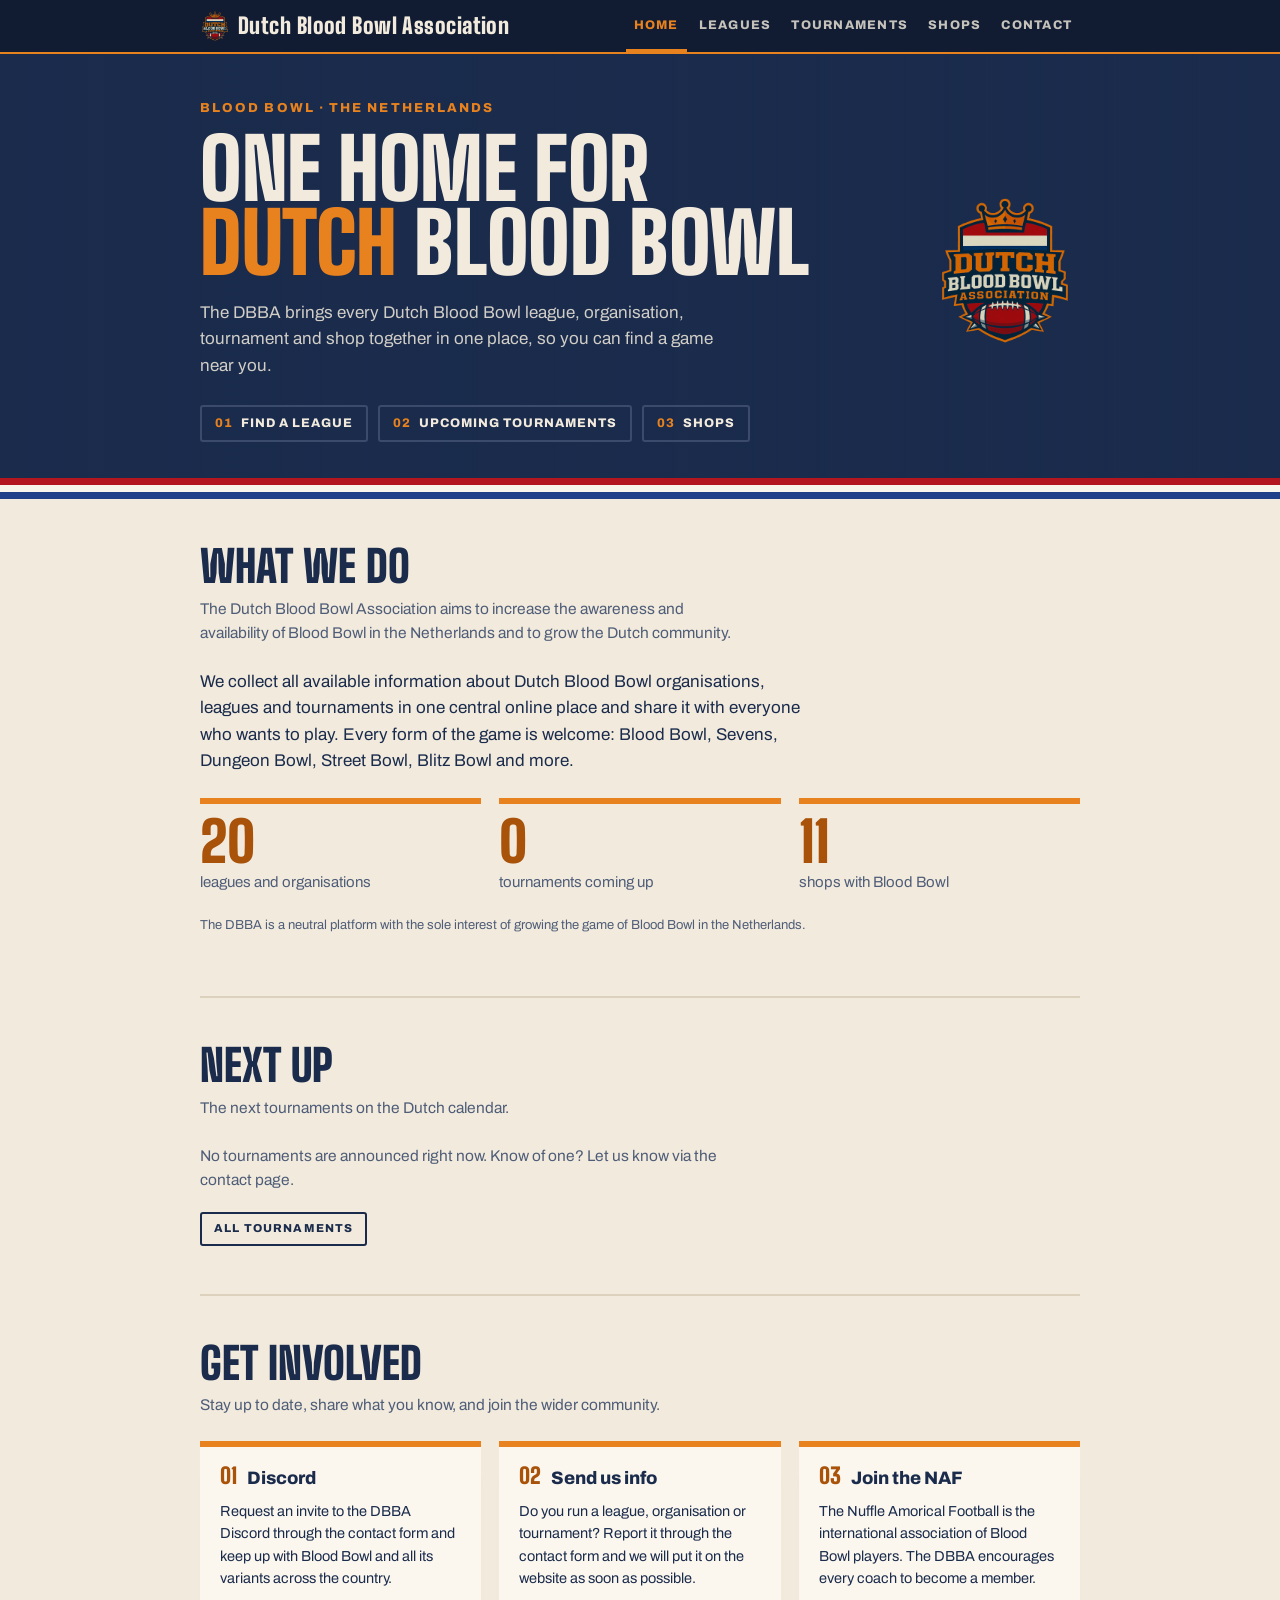
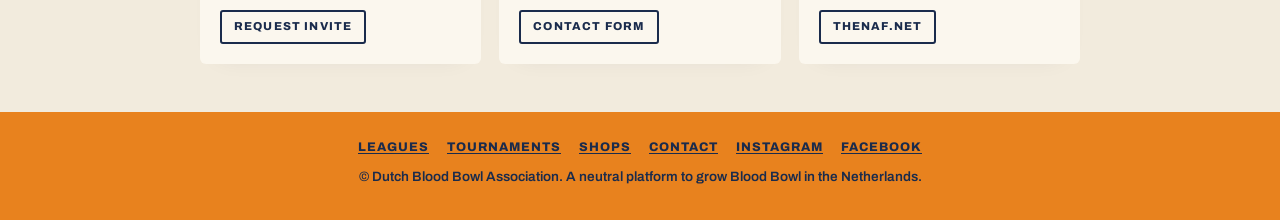
==== index.html @ 869ee4f8 "data transfer from original website" ====
<!doctype html>
<html lang="en">
<head>
<meta charset="utf-8">
<meta name="viewport" content="width=device-width, initial-scale=1">
<title>Dutch Blood Bowl Association | Blood Bowl in the Netherlands</title>
<meta name="description" content="The DBBA collects all Dutch Blood Bowl leagues, organisations, tournaments and shops in one place.">
<link rel="icon" href="dbba-logo.png">
<link rel="preconnect" href="https://fonts.googleapis.com">
<link rel="preconnect" href="https://fonts.gstatic.com" crossorigin>
<link href="https://fonts.googleapis.com/css2?family=Archivo:wght@400;600;800&family=Big+Shoulders+Display:wght@700;900&display=swap" rel="stylesheet">
<link rel="stylesheet" href="style.css">
</head>
<body>
<a class="skip" href="#main">Skip to content</a>
<nav class="topbar" aria-label="DBBA pages">
  <div class="wrap topbar-inner">
    <a class="topbar-brand" href="index.html"><img src="dbba-logo.png" alt=""><span class="brand-full">Dutch Blood Bowl Association</span><span class="brand-short">DBBA</span></a>
    <div class="topbar-links">
      <a href="index.html" aria-current="page">Home</a>
      <a href="leagues.html">Leagues</a>
      <a href="tournaments.html">Tournaments</a>
      <a href="shops.html">Shops</a>
      <a href="contact.html">Contact</a>
    </div>
  </div>
</nav>

<header class="hero has-art">
  <div class="wrap hero-grid">
    <div>
      <div class="eyebrow">Blood Bowl &middot; the Netherlands</div>
      <h1>One home for <span class="hl">Dutch</span> Blood Bowl</h1>
      <p class="hero-sub">The DBBA brings every Dutch Blood Bowl league, organisation, tournament and shop together in one place, so you can find a game near you.</p>
      <div class="legend">
        <a class="nav-pill" href="leagues.html"><span class="mono">01</span> Find a league</a>
        <a class="nav-pill" href="tournaments.html"><span class="mono">02</span> Upcoming tournaments</a>
        <a class="nav-pill" href="shops.html"><span class="mono">03</span> Shops</a>
      </div>
    </div>
    <img class="hero-logo" src="dbba-logo.png" alt="Dutch Blood Bowl Association">
  </div>
</header>
<div class="flag" aria-hidden="true"><span></span><span></span><span></span></div>

<main class="wrap" id="main">

  <section id="about">
    <div class="section-head">
      <div>
        <h2>What we do</h2>
        <p>The Dutch Blood Bowl Association aims to increase the awareness and availability of Blood Bowl in the Netherlands and to grow the Dutch community.</p>
      </div>
    </div>
    <p class="lead-text">We collect all available information about Dutch Blood Bowl organisations, leagues and tournaments in one central online place and share it with everyone who wants to play. Every form of the game is welcome: Blood Bowl, Sevens, Dungeon Bowl, Street Bowl, Blitz Bowl and more.</p>
    <div class="stats" id="stats">
      <div class="stat"><b id="stat-leagues">20</b><span>leagues and organisations</span></div>
      <div class="stat"><b id="stat-next">&ndash;</b><span>tournaments coming up</span></div>
      <div class="stat"><b id="stat-shops">11</b><span>shops with Blood Bowl</span></div>
    </div>
    <p class="small" style="margin-top:20px">The DBBA is a neutral platform with the sole interest of growing the game of Blood Bowl in the Netherlands.</p>
  </section>

  <section id="next">
    <div class="section-head">
      <div>
        <h2>Next up</h2>
        <p>The next tournaments on the Dutch calendar.</p>
      </div>
    </div>
    <div class="tlist" id="next-list" data-limit="3"><p class="plain">Loading tournaments&hellip;</p></div>
    <div class="cta-row"><a class="btn-reset" href="tournaments.html">All tournaments</a></div>
  </section>

  <section id="join">
    <div class="section-head">
      <div>
        <h2>Get involved</h2>
        <p>Stay up to date, share what you know, and join the wider community.</p>
      </div>
    </div>
    <div class="grid three">
      <div class="card">
        <h3><span class="idx">01</span> Discord</h3>
        <p>Request an invite to the DBBA Discord through the contact form and keep up with Blood Bowl and all its variants across the country.</p>
        <div class="cta-row"><a class="btn-reset" href="contact.html">Request invite</a></div>
      </div>
      <div class="card">
        <h3><span class="idx">02</span> Send us info</h3>
        <p>Do you run a league, organisation or tournament? Report it through the contact form and we will put it on the website as soon as possible.</p>
        <div class="cta-row"><a class="btn-reset" href="contact.html">Contact form</a></div>
      </div>
      <div class="card">
        <h3><span class="idx">03</span> Join the NAF</h3>
        <p>The Nuffle Amorical Football is the international association of Blood Bowl players. The DBBA encourages every coach to become a member.</p>
        <div class="cta-row"><a class="btn-reset" href="http://www.thenaf.net/" target="_blank" rel="noopener">thenaf.net</a></div>
      </div>
    </div>
  </section>

</main>

<footer>
  <div class="wrap">
    <div class="foot-links">
      <a href="leagues.html">Leagues</a><a href="tournaments.html">Tournaments</a><a href="shops.html">Shops</a><a href="contact.html">Contact</a>
      <a href="https://www.instagram.com/dbba_official" target="_blank" rel="noopener">Instagram</a>
      <a href="https://www.facebook.com/dutchbloodbowlassociation" target="_blank" rel="noopener">Facebook</a>
    </div>
    <p>&copy; Dutch Blood Bowl Association. A neutral platform to grow Blood Bowl in the Netherlands.</p>
  </div>
</footer>
<script src="tournaments-data.js"></script>
<script src="app.js"></script>
</body>
</html>
---- style.css ----
/* DBBA style kit: reusable core taken from the DBBA TO Guide site (style.css). Page-specific parts (checklist, calendar map, rulespack viewer) are left out. */
/* Palette and type follow the DBBA qualifier flyer */
:root{
  --navy:#1A2B4C;
  --cream:#F2EBDD;
  --orange:#E8821E;
  --flag-red:#B3161F;
  --flag-white:#F7F4EC;
  --flag-blue:#1F3F8A;

  --bg:#F2EBDD;
  --bg-alt:#FBF7EE;
  --ink:#1A2B4C;
  --ink-muted:#4F5D78;
  --accent:#E8821E;
  --accent-ink:#A8520A;
  --accent-magenta:#AB2A8C;
  --border:#DCD1BC;
  --rule:#3A4B6C;
  --shadow:rgba(26,43,76,0.12);
  --chip-bg:#E8DFCB;
}
@media (prefers-color-scheme: dark){
  :root:not([data-theme="light"]){
    color-scheme: dark;
    --bg:#111C33;
    --bg-alt:#1A2B4C;
    --ink:#F2EBDD;
    --ink-muted:#B4BCCD;
    --accent:#E8821E;
    --accent-ink:#F0A04F;
    --accent-magenta:#E866C7;
    --border:#2E4066;
    --shadow:rgba(0,0,0,0.45);
    --chip-bg:#22365C;
  }
}
:root[data-theme="dark"]{
  color-scheme: dark;
  --bg:#111C33;
  --bg-alt:#1A2B4C;
  --ink:#F2EBDD;
  --ink-muted:#B4BCCD;
  --accent:#E8821E;
  --accent-ink:#F0A04F;
  --accent-magenta:#E866C7;
  --border:#2E4066;
  --shadow:rgba(0,0,0,0.45);
  --chip-bg:#22365C;
}

*{box-sizing:border-box;}
body{
  margin:0;
  background:var(--bg);
  color:var(--ink);
  font-family:'Archivo', system-ui, -apple-system, sans-serif;
  line-height:1.55;
}
.wrap{max-width:920px;margin:0 auto;padding-inline:20px;}

h1,h2,.display{
  font-family:'Big Shoulders Display','Arial Narrow',sans-serif;
  font-weight:900;
  text-transform:uppercase;
}
.mono{font-variant-numeric:tabular-nums;}

a{color:var(--ink);text-decoration:underline;text-decoration-color:var(--accent);text-underline-offset:2px;}
a:hover{color:var(--accent-ink);}

/* ---------- Hero (navy band + flag stripe) ---------- */
.hero{
  background:var(--navy);
  color:var(--cream);
  padding-block:44px 36px;
}
.hero-grid{
  display:grid;
  grid-template-columns:minmax(0,1fr) auto;
  gap:32px;
  align-items:center;
}
.hero-logo{width:150px;height:150px;object-fit:contain;display:block;}
@media (max-width:640px){
  .hero-grid{grid-template-columns:1fr;}
  .hero-logo{width:96px;height:96px;grid-row:1;}
}
.eyebrow{
  font-weight:800;
  font-size:13px;
  letter-spacing:.16em;
  text-transform:uppercase;
  color:var(--orange);
  margin-bottom:14px;
}
h1{
  font-size:clamp(44px,8.5vw,84px);
  line-height:.88;
  letter-spacing:-.005em;
  text-wrap:balance;
  margin:0 0 20px;
  color:var(--cream);
}
h1 .hl{color:var(--orange);}
.hero-sub{
  color:var(--cream);
  opacity:.85;
  font-size:17px;
  max-width:54ch;
  margin:0 0 26px;
  text-wrap:pretty;
}
.legend{display:flex;flex-wrap:wrap;gap:10px;}
.nav-pill{
  font-size:12.5px;
  font-weight:800;
  letter-spacing:.08em;
  text-transform:uppercase;
  text-decoration:none;
  color:var(--cream);
  background:transparent;
  border:2px solid var(--rule);
  border-radius:3px;
  padding:7px 13px;
  display:inline-flex;
  align-items:center;
  gap:8px;
}
.nav-pill .mono{color:var(--orange);}
.nav-pill:hover{border-color:var(--orange);color:var(--cream);}

.flag{display:flex;flex-direction:column;}
.flag span{height:7px;}
.flag span:nth-child(1){background:var(--flag-red);}
.flag span:nth-child(2){background:var(--flag-white);}
.flag span:nth-child(3){background:var(--flag-blue);}

/* ---------- Section shell ---------- */
main > section{padding-block:48px;border-bottom:2px solid var(--border);scroll-margin-top:54px;}
main > section:last-of-type{border-bottom:none;}
.section-head{
  display:flex;
  align-items:flex-start;
  gap:16px;
  margin-bottom:24px;
}
.section-head svg{flex:none;width:32px;height:32px;color:var(--accent);margin-top:2px;}
.section-head h2{
  font-size:clamp(32px,5vw,44px);
  line-height:.9;
  margin:0 0 10px;
}
.section-head p{margin:0;color:var(--ink-muted);max-width:60ch;font-size:15.5px;text-wrap:pretty;}

/* Diamond bullet, as on the flyer: add class "diamond-list" to a ul with list-style:none */
.diamond-list{list-style:none;margin:0;padding:0;}
.diamond-list li{position:relative;padding-left:18px;}
.diamond-list li::before{content:"";position:absolute;left:1px;top:.5em;width:7px;height:7px;background:var(--accent);transform:rotate(45deg);}
.card li::before{content:"";position:absolute;left:1px;top:.5em;width:7px;height:7px;background:var(--accent);transform:rotate(45deg);}

.btn-reset{
  margin-top:14px;
  font-family:inherit;
  font-size:11.5px;
  text-transform:uppercase;
  letter-spacing:.1em;
  font-weight:800;
  color:var(--ink);
  background:none;
  border:2px solid var(--ink);
  border-radius:3px;
  padding:6px 12px;
  cursor:pointer;
}
.btn-reset:hover{background:var(--accent);border-color:var(--accent);color:var(--navy);}

/* ---------- Rulespack grid ---------- */
.grid{
  display:grid;
  grid-template-columns:repeat(2,minmax(0,1fr));
  gap:18px;
}
@media (max-width:640px){.grid{grid-template-columns:1fr;}}
.card{
  background:var(--bg-alt);
  border-top:6px solid var(--accent);
  border-radius:0 0 6px 6px;
  padding:16px 20px 20px;
  box-shadow:0 10px 24px -20px var(--shadow);
}
.card h3{
  margin:0 0 10px;
  font-size:18px;
  font-weight:800;
  line-height:1.2;
  display:flex;
  align-items:baseline;
  gap:10px;
}
.card h3 .idx{
  font-family:'Big Shoulders Display',sans-serif;
  font-size:22px;
  font-weight:900;
  color:var(--accent-ink);
}
.card ul{list-style:none;margin:0;padding:0;display:flex;flex-direction:column;gap:7px;font-size:14.5px;}
.card li{position:relative;padding-left:18px;}
.card ul.nested{margin-top:6px;}
.card ul.nested li::before{background:var(--ink-muted);width:5px;height:5px;top:.6em;}
.card p.lead{margin:0 0 14px;color:var(--ink-muted);font-size:15px;}

/* ---------- Tiering table ---------- */
.table-wrap{
  background:var(--bg-alt);
  border-radius:6px;
  overflow-x:auto;
  box-shadow:0 10px 24px -20px var(--shadow);
}
.tier-table{width:100%;border-collapse:collapse;font-size:14.5px;min-width:480px;}
.tier-table th{
  background:var(--navy);
  color:var(--orange);
  font-family:'Big Shoulders Display','Arial Narrow',sans-serif;
  font-weight:900;
  font-size:20px;
  text-transform:uppercase;
  letter-spacing:.02em;
  text-align:left;
  padding:12px 16px;
}
.tier-table td{
  padding:9px 16px;
  border-bottom:1px solid var(--border);
  color:var(--ink);
}
.tier-table tr:last-child td{border-bottom:none;}
.magenta{color:var(--accent-magenta);}

.tag{
  display:inline-block;
  font-size:11.5px;
  font-weight:800;
  color:var(--navy);
  background:var(--accent);
  border-radius:3px;
  padding:1px 6px;
  margin-left:8px;
}
figure{
  margin:16px 0 0;
  border-radius:6px;
  overflow:hidden;
  background:var(--bg-alt);
  max-width:480px;
  box-shadow:0 10px 24px -16px var(--shadow);
  border:1px solid var(--border);
}
figure img{display:block;width:100%;height:auto;}
figcaption{
  padding:8px 14px;
  font-size:12.5px;
  font-weight:600;
  color:var(--ink-muted);
  border-top:1px solid var(--border);
}

/* ---------- Footer (orange band, like the flyer's call to action) ---------- */
body > footer{
  background:var(--orange);
  color:var(--navy);
  padding-block:22px;
  font-size:13.5px;
  font-weight:600;
  text-align:center;
}

/* ---------- Top bar (shared across pages) ---------- */
.topbar{position:sticky;top:0;z-index:10;background:#111C33;border-bottom:2px solid var(--orange);}
.topbar-inner{display:flex;align-items:center;gap:16px;min-height:52px;}
.topbar-brand{
  display:inline-flex;align-items:center;gap:8px;flex:none;
  font-family:'Big Shoulders Display','Arial Narrow',sans-serif;font-weight:900;font-size:22px;letter-spacing:.02em;
  color:var(--cream);text-decoration:none;
}
.topbar-brand img{width:30px;height:30px;object-fit:contain;}
.topbar-brand:hover{color:var(--orange);}
.topbar-links{display:flex;gap:4px;margin-left:auto;overflow-x:auto;scrollbar-width:none;}
.topbar-links::-webkit-scrollbar{display:none;}
.topbar-links a{
  flex:none;padding:16px 8px 13px;border-bottom:3px solid transparent;
  font-size:12.5px;font-weight:800;letter-spacing:.1em;text-transform:uppercase;white-space:nowrap;
  color:var(--cream);opacity:.8;text-decoration:none;
}
.topbar-links a:hover{opacity:1;color:var(--orange);}
.topbar-links a[aria-current="page"]{opacity:1;color:var(--orange);border-bottom-color:var(--orange);}
@media (max-width:480px){
  .topbar-inner{gap:6px;}
  .topbar-long,.topbar-brand span{display:none;}
  .topbar-links{gap:0;}
  .topbar-links a{padding-inline:4px;font-size:10.5px;letter-spacing:.02em;}
}

/* Top bar brand: full name on wide screens, DBBA on medium, logo only on phones */
.topbar-brand .brand-short{display:none;}
@media (max-width:900px){
  .topbar-brand .brand-full{display:none;}
  .topbar-brand .brand-short{display:inline;}
}
@media (max-width:480px){
  .topbar-brand .brand-short{display:none;}
}

.lead-text{margin:0 0 24px;font-size:17px;max-width:62ch;text-wrap:pretty;}
.plain{margin:0;max-width:62ch;color:var(--ink-muted);font-size:15.5px;text-wrap:pretty;}
.cta-row{display:flex;flex-wrap:wrap;gap:10px 12px;margin:20px 0 0;}
.cta-row .btn-reset{margin-top:0;text-decoration:none;}
.keydates{display:grid;grid-template-columns:repeat(3,minmax(0,1fr));gap:18px;}
@media (max-width:560px){.keydates{grid-template-columns:1fr;gap:12px;}}
.kd{border-top:6px solid var(--accent);padding-top:10px;}
.kd.final{border-top-color:var(--ink);}
.kd-when{font-family:'Big Shoulders Display','Arial Narrow',sans-serif;font-weight:900;font-size:32px;line-height:1;text-transform:uppercase;}
.kd.final .kd-when{color:var(--accent-ink);}
.kd-what{margin-top:4px;color:var(--ink-muted);font-size:15px;}
/* Open items the DBBA still has to fill in, kept visible on purpose */
.tba-note{
  margin:24px 0 0;padding:12px 16px;font-size:14.5px;color:var(--ink-muted);
  background:var(--bg-alt);border:2px dashed var(--border);border-radius:6px;
}
.tba-note strong{color:var(--accent-ink);}

.faq{display:flex;flex-direction:column;gap:8px;}
.faq details{background:var(--bg-alt);border:1.5px solid var(--border);border-radius:8px;}
.faq details[open]{border-color:var(--accent);}
.faq summary{
  cursor:pointer;list-style:none;padding:13px 44px 13px 16px;min-height:48px;position:relative;
  font-weight:800;font-size:16px;
}
.faq summary::-webkit-details-marker{display:none;}
.faq summary::after{
  content:"+";position:absolute;right:16px;top:50%;transform:translateY(-50%);
  font-size:22px;font-weight:800;color:var(--accent-ink);
}
.faq details[open] summary::after{content:"\2212";}
.faq details p{margin:0;padding:0 16px 16px;color:var(--ink-muted);font-size:15px;max-width:62ch;}

/* ---------- Info page: players / organizers split ---------- */
.legend-split{flex-direction:column;gap:10px;}
.legend-group{display:flex;flex-wrap:wrap;align-items:center;gap:8px 10px;}
.legend-label{
  flex:none;width:92px;font-size:12px;font-weight:800;letter-spacing:.14em;text-transform:uppercase;color:var(--orange);
}
@media (max-width:640px){.legend-label{width:100%;}}

.pick-grid{display:grid;grid-template-columns:repeat(2,minmax(0,1fr));gap:18px;margin-top:28px;}
@media (max-width:640px){.pick-grid{grid-template-columns:1fr;}}
.pick{
  display:flex;flex-direction:column;gap:6px;padding:20px 24px 22px;border-radius:8px;
  text-decoration:none;color:inherit;border-top:6px solid;
}
.pick:hover{color:inherit;transform:translateY(-2px);}
.pick{transition:transform .15s;}
.pick-eyebrow{font-size:12px;font-weight:800;letter-spacing:.14em;text-transform:uppercase;}
.pick-title{font-family:'Big Shoulders Display','Arial Narrow',sans-serif;font-weight:900;text-transform:uppercase;font-size:40px;line-height:.95;}
.pick-text{font-size:15px;max-width:34ch;}
.pick-go{margin-top:8px;font-size:12px;font-weight:800;letter-spacing:.1em;text-transform:uppercase;}
.pick-players{background:var(--navy);color:var(--cream);border-top-color:var(--orange);}
.pick-players .pick-eyebrow,.pick-players .pick-go{color:var(--orange);}
.pick-organizers{background:var(--orange);color:var(--navy);border-top-color:var(--navy);}

/* Full-width dividers that open each audience's part of the page */
.audience-band{padding:28px 30px 30px;border-radius:8px;margin-block:8px 0;scroll-margin-top:66px;}
.audience-band .band-eyebrow{font-size:12px;font-weight:800;letter-spacing:.16em;text-transform:uppercase;}
.audience-band h2{font-size:clamp(44px,9vw,76px);line-height:.88;margin:6px 0 10px;}
.audience-band p{margin:0;max-width:52ch;font-size:16.5px;}
.audience-band.players{background:var(--navy);color:var(--cream);border-top:8px solid var(--orange);}
.audience-band.players .band-eyebrow{color:var(--orange);}
.audience-band.players h2{color:var(--cream);}
.audience-band.organizers{background:var(--orange);color:var(--navy);border-top:8px solid var(--navy);}
.audience-band.organizers h2{color:var(--navy);}
main > .audience-band + section{border-top:none;}

/* ======================================================================
   DBBA website: page-specific rules (below the shared style kit)
   ====================================================================== */
html{scroll-behavior:smooth;}
:focus-visible{outline:3px solid var(--accent);outline-offset:2px;}
.skip{position:absolute;left:-999px;top:0;background:var(--orange);color:var(--navy);padding:8px 14px;font-weight:800;z-index:20;}
.skip:focus{left:8px;top:8px;}
.hero-sub a{color:var(--cream);}
.hero-sub a:hover{color:var(--orange);}
.hero.slim{padding-block:34px 28px;}
.hero.slim h1{font-size:clamp(40px,7vw,68px);}
.hero.slim .hero-logo{width:110px;height:110px;}
@media (max-width:640px){.hero.slim .hero-logo{width:80px;height:80px;}}
.hero .cta-row{margin-top:0;}
.btn-solid{
  font-family:inherit;font-size:12.5px;text-transform:uppercase;letter-spacing:.1em;font-weight:800;
  color:var(--navy);background:var(--orange);border:2px solid var(--orange);border-radius:3px;
  padding:8px 14px;text-decoration:none;cursor:pointer;display:inline-block;
}
.btn-solid:hover{background:transparent;color:var(--orange);}
.btn-reset{display:inline-block;}
.btn-reset.on{background:var(--ink);color:var(--bg);}
.hero .btn-reset{color:var(--cream);border-color:var(--rule);}
.hero .btn-reset:hover{color:var(--navy);border-color:var(--orange);}

/* stat strip on the home page */
.stats{display:grid;grid-template-columns:repeat(3,minmax(0,1fr));gap:18px;margin-top:8px;}
@media (max-width:560px){.stats{grid-template-columns:1fr;gap:12px;}}
.stat{border-top:6px solid var(--accent);padding-top:10px;}
.stat b{display:block;font-family:'Big Shoulders Display','Arial Narrow',sans-serif;font-weight:900;font-size:56px;line-height:1;color:var(--accent-ink);}
.stat span{color:var(--ink-muted);font-size:15px;}
.grid.three{grid-template-columns:repeat(3,minmax(0,1fr));}
@media (max-width:760px){.grid.three{grid-template-columns:1fr;}}
.card p{margin:0 0 12px;font-size:14.5px;}
.card p:last-child{margin-bottom:0;}
.small{font-size:13px;color:var(--ink-muted);}

/* leagues */
.filter{margin:0 0 22px;display:flex;flex-wrap:wrap;gap:10px 14px;align-items:center;}
.filter input[type=search]{
  flex:1 1 240px;font:inherit;font-size:15px;padding:9px 12px;color:var(--ink);background:var(--bg-alt);
  border:2px solid var(--border);border-radius:3px;
}
.filter input[type=search]:focus{border-color:var(--accent);outline:none;}
.count{font-size:13px;font-weight:800;letter-spacing:.08em;text-transform:uppercase;color:var(--ink-muted);}
.league h3{align-items:center;flex-wrap:wrap;}
.league .where{
  font-size:12px;font-weight:800;letter-spacing:.14em;text-transform:uppercase;color:var(--accent-ink);margin:-4px 0 10px;
}
.links{display:flex;flex-wrap:wrap;gap:6px 8px;margin-top:14px;}
.links a{
  font-size:11.5px;font-weight:800;letter-spacing:.08em;text-transform:uppercase;text-decoration:none;
  color:var(--ink);background:var(--chip-bg);border-radius:3px;padding:4px 9px;
}
.links a:hover{background:var(--accent);color:var(--navy);}
.contact-line{margin-top:10px;font-size:13.5px;color:var(--ink-muted);word-break:break-word;}
.invite{display:inline-block;font-size:11.5px;font-weight:800;color:var(--bg);background:var(--ink);border-radius:3px;padding:1px 6px;margin-left:8px;}
.empty{display:none;}
.empty.show{display:block;}

/* tournaments */
.tlist{display:flex;flex-direction:column;gap:14px;}
.t{
  display:grid;grid-template-columns:96px minmax(0,1fr);gap:0 20px;background:var(--bg-alt);
  border-left:6px solid var(--accent);border-radius:0 6px 6px 0;padding:14px 20px 16px 16px;
  box-shadow:0 10px 24px -20px var(--shadow);
}
@media (max-width:520px){.t{grid-template-columns:1fr;}}
.t-date{font-family:'Big Shoulders Display','Arial Narrow',sans-serif;font-weight:900;text-transform:uppercase;line-height:.95;}
.t-date .d{display:block;font-size:46px;color:var(--accent-ink);}
.t-date .m{display:block;font-size:20px;}
.t-date .y{display:block;font-size:14px;color:var(--ink-muted);letter-spacing:.06em;}
@media (max-width:520px){.t-date{display:flex;align-items:baseline;gap:8px;margin-bottom:6px;}.t-date .d{font-size:34px;}}
.t h3{margin:0 0 4px;font-size:18px;font-weight:800;line-height:1.2;}
.t-meta{font-size:13px;font-weight:800;letter-spacing:.06em;text-transform:uppercase;color:var(--accent-ink);margin-bottom:6px;}
.t p{margin:0 0 8px;font-size:14.5px;color:var(--ink-muted);}
.t .links{margin-top:6px;}
.t.past{border-left-color:var(--border);opacity:.92;}
.t.past .t-date .d{color:var(--ink-muted);}
.naf{display:inline-block;font-size:11.5px;font-weight:800;color:var(--navy);background:var(--accent);border-radius:3px;padding:1px 6px;margin-left:8px;vertical-align:1px;}
.naf.pending{background:transparent;color:var(--ink-muted);border:1.5px solid var(--border);}

/* shops */
.shop h3{font-size:20px;}
.shop address{font-style:normal;color:var(--ink-muted);font-size:14.5px;margin-bottom:10px;}
.shop .links{margin-top:6px;}

/* contact */
.form-frame{background:var(--bg-alt);border-top:6px solid var(--accent);border-radius:0 0 6px 6px;box-shadow:0 10px 24px -20px var(--shadow);overflow:hidden;}
.form-frame iframe{display:block;width:100%;height:1100px;border:0;background:#fff;}
@media (max-width:640px){.form-frame iframe{height:1300px;}}

body > footer{padding-block:26px;}
body > footer p{margin:0 0 6px;}
body > footer a{color:var(--navy);text-decoration-color:var(--navy);}
body > footer a:hover{color:var(--navy);text-decoration-thickness:3px;}
.foot-links{display:flex;justify-content:center;flex-wrap:wrap;gap:6px 18px;margin-bottom:10px;font-weight:800;text-transform:uppercase;letter-spacing:.08em;font-size:12.5px;}
@media print{.topbar,.filter,.flag{display:none;}}
.filter .btn-reset{margin-top:0;}
@media (max-width:400px){
  .topbar-links a{padding-inline:3px;font-size:10px;letter-spacing:.01em;}
  .topbar-brand img{width:26px;height:26px;}
}

/* league logos */
.league .logo{display:block;width:auto;height:104px;max-width:100%;object-fit:contain;margin:0 0 14px;background:var(--flag-white);border-radius:4px;padding:4px;}


/* hero artwork (still served from the old DBBA site) */
.hero.has-art{
  background:linear-gradient(90deg,rgba(26,43,76,.96) 0%,rgba(26,43,76,.82) 55%,rgba(26,43,76,.5) 100%),url("https://lh7-us.googleusercontent.com/sitesv-images-rt/AMxu72vVnvkfHtfH23FhNDcV1MtdPLXO3NRaBdlkVbitdQIARnf6Vy-GS2LKOE_NidjL5cOQ0JFmsGcmC3Jdi4mscyN8uQeqxwZh3GTsGinfjZAOsLkvkK6BtezW-3PPKtPaXQ-I3pmGwXTWD0NM5BMjYl999YGP4z5SBMrs20DNOC4G4rDoUkhjTg-HUAovlwA=w16383") center/cover no-repeat var(--navy);
}

/* homemade league map */
.league-map{display:grid;grid-template-columns:minmax(0,470px) minmax(0,1fr);gap:28px;align-items:start;margin-bottom:36px;}
@media (max-width:760px){.league-map{grid-template-columns:1fr;}}
.map-card{background:var(--bg-alt);border-top:6px solid var(--accent);border-radius:0 0 6px 6px;box-shadow:0 10px 24px -20px var(--shadow);padding:8px;}
#league-map{display:block;width:100%;height:auto;}
#league-map .prov{fill:var(--chip-bg);stroke:var(--bg-alt);stroke-width:1.6;stroke-linejoin:round;}
#league-map .pin{cursor:pointer;outline:none;}
#league-map .pin rect{fill:var(--accent);stroke:var(--navy);stroke-width:2;transition:transform .12s;}
#league-map .pin-n{font-family:'Big Shoulders Display','Arial Narrow',sans-serif;font-weight:900;font-size:14px;fill:var(--navy);pointer-events:none;}
#league-map .pin-label{font-family:'Archivo',sans-serif;font-weight:800;font-size:14px;letter-spacing:.06em;text-transform:uppercase;fill:var(--ink);paint-order:stroke;stroke:var(--bg-alt);stroke-width:4px;stroke-linejoin:round;pointer-events:none;}
#league-map .pin:hover rect,#league-map .pin:focus-visible rect{stroke:var(--ink);}
#league-map .pin.active rect{fill:var(--navy);stroke:var(--accent);}
#league-map .pin.active .pin-n{fill:var(--cream);}
#league-map .pin.active .pin-label{fill:var(--accent-ink);}
.map-side h3{margin:0 0 8px;font-family:'Big Shoulders Display','Arial Narrow',sans-serif;font-weight:900;text-transform:uppercase;font-size:28px;line-height:1;}
.map-side p{margin:0 0 16px;color:var(--ink-muted);font-size:15px;max-width:46ch;}
.city-list{display:grid;grid-template-columns:1fr;gap:0;margin-bottom:16px;}
.city-list li::before{top:1.05em;}
.city-btn{
  font:inherit;text-align:left;background:none;border:0;border-bottom:1px solid var(--border);color:var(--ink);cursor:pointer;
  display:block;width:100%;padding:7px 0;
}
.city-btn strong{display:block;font-size:14px;font-weight:800;letter-spacing:.06em;text-transform:uppercase;}
.city-btn span{display:block;font-size:13px;color:var(--ink-muted);}
.city-btn:hover strong,.city-btn.active strong{color:var(--accent-ink);}
.city-btn.active{border-bottom-color:var(--accent);}
.filter{scroll-margin-top:70px;}
[hidden]{display:none !important;}
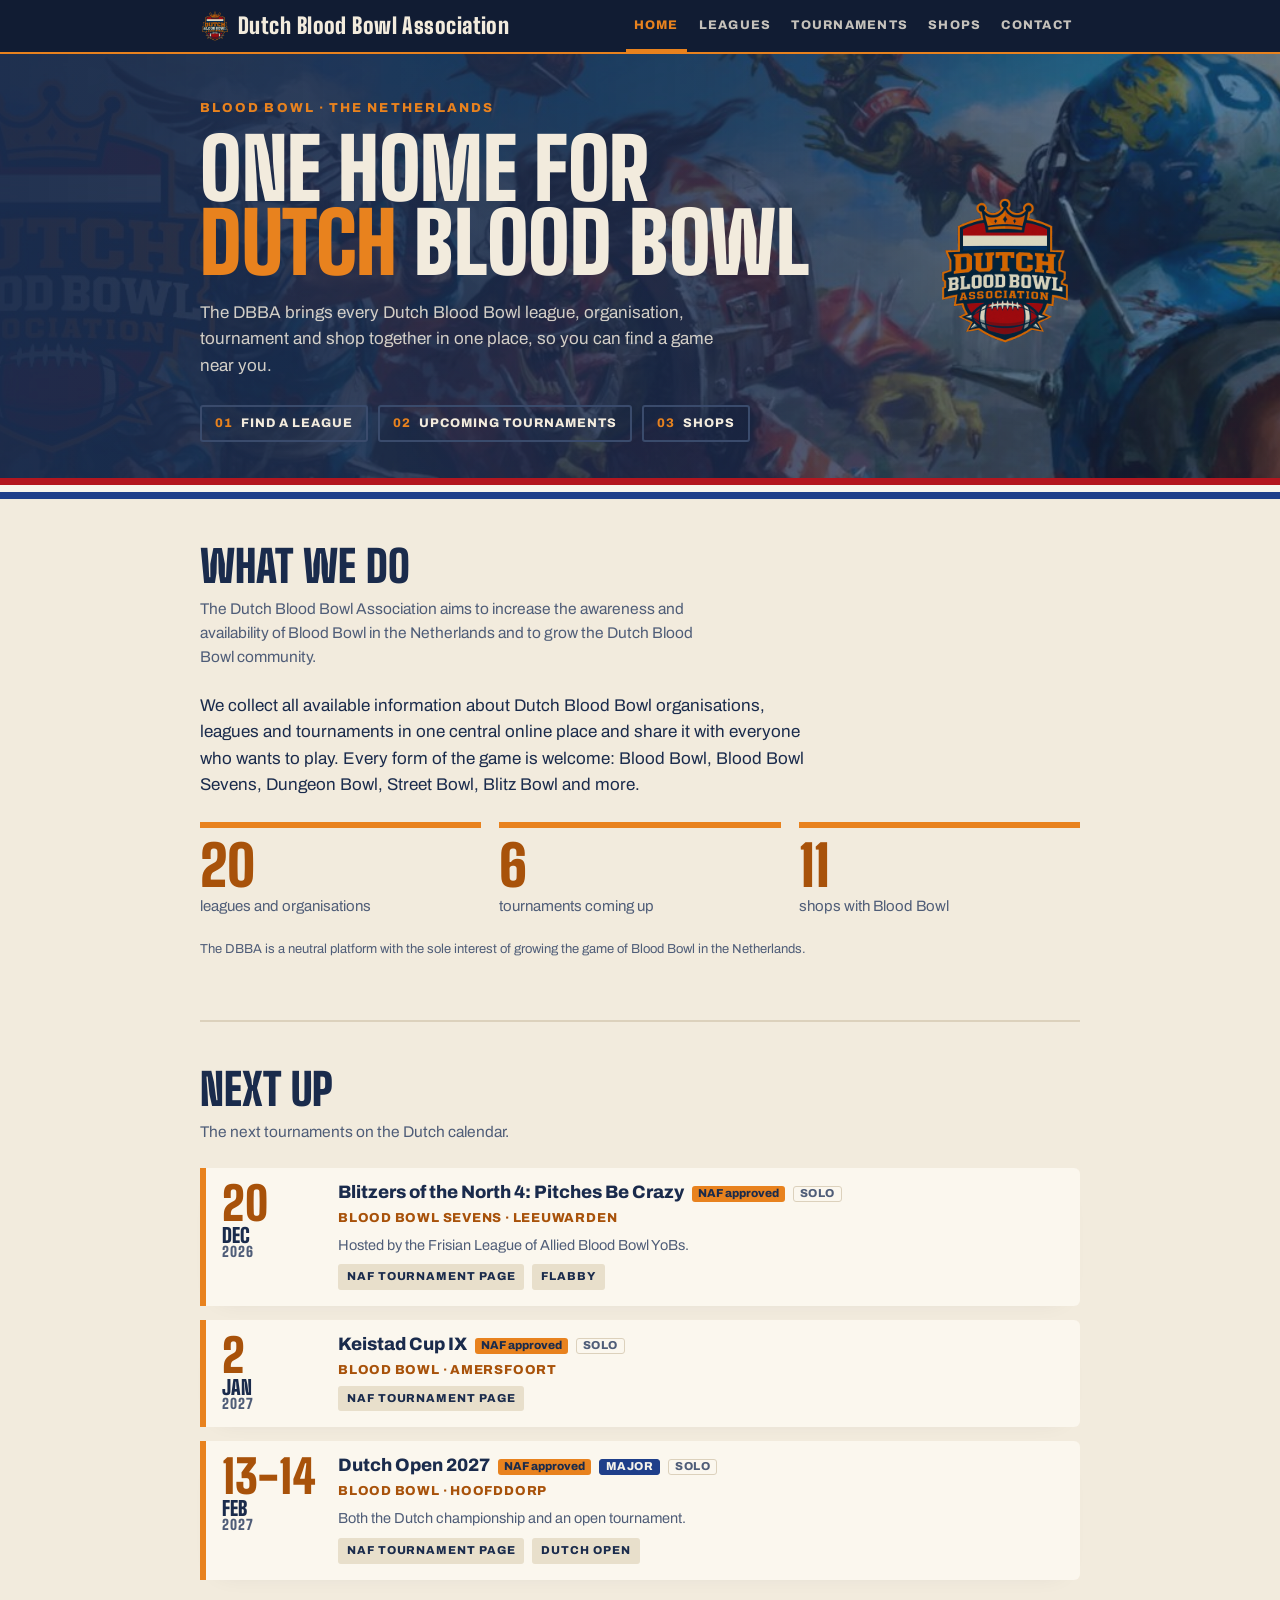
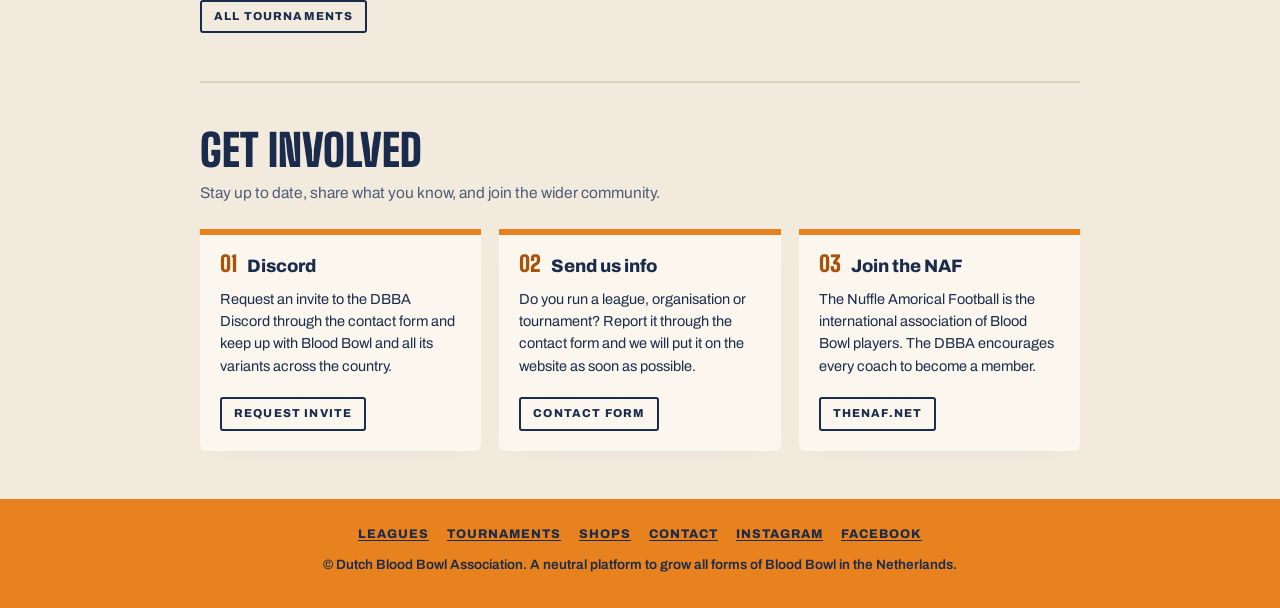
==== commit 89ea0a39: "fixes" ====
--- a/index.html
+++ b/index.html
@@ -49,10 +49,10 @@
     <div class="section-head">
       <div>
         <h2>What we do</h2>
-        <p>The Dutch Blood Bowl Association aims to increase the awareness and availability of Blood Bowl in the Netherlands and to grow the Dutch community.</p>
+        <p>The Dutch Blood Bowl Association aims to increase the awareness and availability of Blood Bowl in the Netherlands and to grow the Dutch Blood Bowl community.</p>
       </div>
     </div>
-    <p class="lead-text">We collect all available information about Dutch Blood Bowl organisations, leagues and tournaments in one central online place and share it with everyone who wants to play. Every form of the game is welcome: Blood Bowl, Sevens, Dungeon Bowl, Street Bowl, Blitz Bowl and more.</p>
+    <p class="lead-text">We collect all available information about Dutch Blood Bowl organisations, leagues and tournaments in one central online place and share it with everyone who wants to play. Every form of the game is welcome: Blood Bowl, Blood Bowl Sevens, Dungeon Bowl, Street Bowl, Blitz Bowl and more.</p>
     <div class="stats" id="stats">
       <div class="stat"><b id="stat-leagues">20</b><span>leagues and organisations</span></div>
       <div class="stat"><b id="stat-next">&ndash;</b><span>tournaments coming up</span></div>
@@ -107,7 +107,7 @@
       <a href="https://www.instagram.com/dbba_official" target="_blank" rel="noopener">Instagram</a>
       <a href="https://www.facebook.com/dutchbloodbowlassociation" target="_blank" rel="noopener">Facebook</a>
     </div>
-    <p>&copy; Dutch Blood Bowl Association. A neutral platform to grow Blood Bowl in the Netherlands.</p>
+    <p>&copy; Dutch Blood Bowl Association. A neutral platform to grow all forms of Blood Bowl in the Netherlands.</p>
   </div>
 </footer>
 <script src="tournaments-data.js"></script>
--- a/style.css
+++ b/style.css
@@ -461,6 +461,9 @@
 .t.past .t-date .d{color:var(--ink-muted);}
 .naf{display:inline-block;font-size:11.5px;font-weight:800;color:var(--navy);background:var(--accent);border-radius:3px;padding:1px 6px;margin-left:8px;vertical-align:1px;}
 .naf.pending{background:transparent;color:var(--ink-muted);border:1.5px solid var(--border);}
+.t-tag{display:inline-block;font-size:11.5px;font-weight:800;letter-spacing:.04em;text-transform:uppercase;color:var(--ink-muted);border:1.5px solid var(--border);border-radius:3px;padding:0 6px;margin-left:8px;vertical-align:1px;}
+.t-tag.squad{color:var(--accent-ink);border-color:var(--accent-ink);}
+.t-tag.major{color:var(--flag-white);background:var(--flag-blue);border-color:var(--flag-blue);}
 
 /* shops */
 .shop h3{font-size:20px;}
@@ -490,7 +493,7 @@
 
 /* hero artwork (still served from the old DBBA site) */
 .hero.has-art{
-  background:linear-gradient(90deg,rgba(26,43,76,.96) 0%,rgba(26,43,76,.82) 55%,rgba(26,43,76,.5) 100%),url("https://lh7-us.googleusercontent.com/sitesv-images-rt/AMxu72vVnvkfHtfH23FhNDcV1MtdPLXO3NRaBdlkVbitdQIARnf6Vy-GS2LKOE_NidjL5cOQ0JFmsGcmC3Jdi4mscyN8uQeqxwZh3GTsGinfjZAOsLkvkK6BtezW-3PPKtPaXQ-I3pmGwXTWD0NM5BMjYl999YGP4z5SBMrs20DNOC4G4rDoUkhjTg-HUAovlwA=w16383") center/cover no-repeat var(--navy);
+  background:linear-gradient(90deg,rgba(26,43,76,.96) 0%,rgba(26,43,76,.82) 55%,rgba(26,43,76,.5) 100%),url("images/hero.jpg") center/cover no-repeat var(--navy);
 }
 
 /* homemade league map */
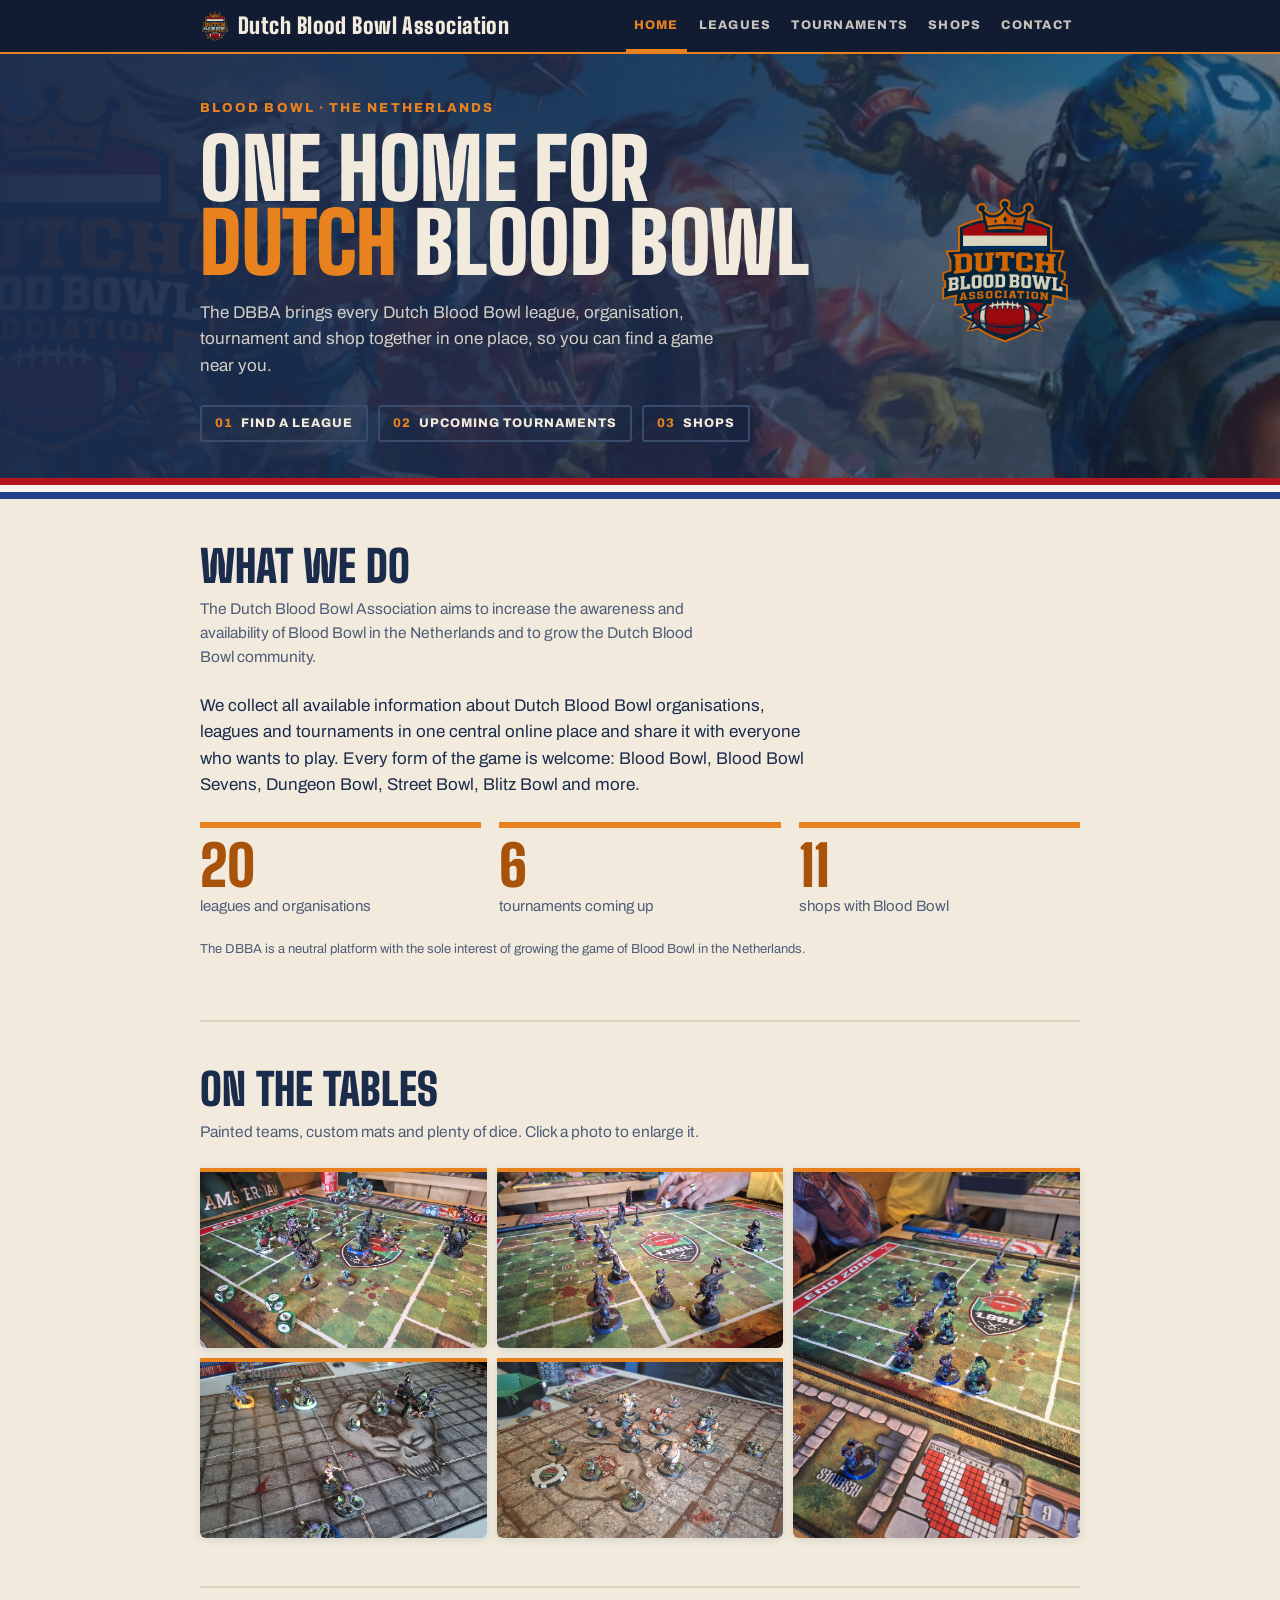
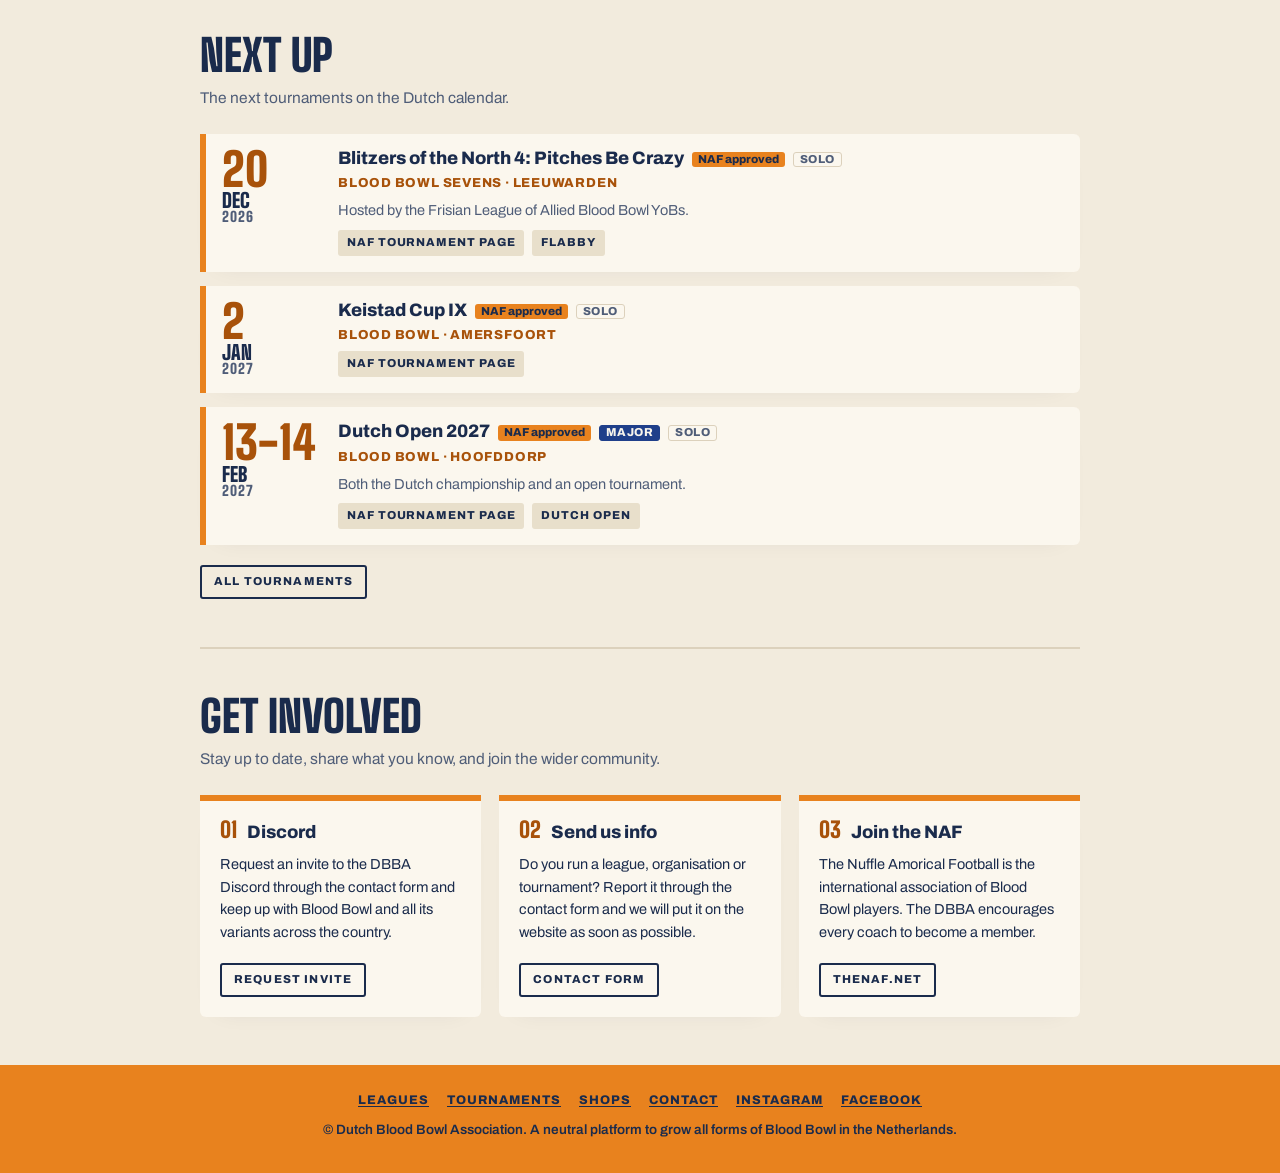
==== commit 5b4d9817: "Add some images" ====
--- a/index.html
+++ b/index.html
@@ -61,6 +61,22 @@
     <p class="small" style="margin-top:20px">The DBBA is a neutral platform with the sole interest of growing the game of Blood Bowl in the Netherlands.</p>
   </section>
 
+  <section id="gallery">
+    <div class="section-head">
+      <div>
+        <h2>On the tables</h2>
+        <p>Painted teams, custom mats and plenty of dice. Click a photo to enlarge it.</p>
+      </div>
+    </div>
+    <div class="gallery">
+      <a href="images/web/green-pitch-wide.jpg"><img src="images/web/green-pitch-wide.jpg" alt="Painted orc and goblin teams in a game on a green Blood Bowl pitch" width="1800" height="1350" loading="lazy"></a>
+      <a href="images/web/dark-elves-lbbl-mat.jpg"><img src="images/web/dark-elves-lbbl-mat.jpg" alt="Dark elf team on an LBBL pitch mat, a player reaching for the dice" width="1800" height="1350" loading="lazy" style="object-position:50% 70%"></a>
+      <a class="tall" href="images/web/orcs-humans-portrait.jpg"><img src="images/web/orcs-humans-portrait.jpg" alt="Orcs and humans lined up near the end zone of an LBBL pitch" width="1350" height="1800" loading="lazy" style="object-position:50% 30%"></a>
+      <a href="images/web/skull-pitch-wide.jpg"><img src="images/web/skull-pitch-wide.jpg" alt="Teams on a grey stone pitch with a giant skull in the middle" width="1800" height="1350" loading="lazy"></a>
+      <a href="images/web/ogres-board-close.jpg"><img src="images/web/ogres-board-close.jpg" alt="Ogre team with goblins on a Blood Bowl board" width="1800" height="1350" loading="lazy" style="object-position:50% 45%"></a>
+    </div>
+  </section>
+
   <section id="next">
     <div class="section-head">
       <div>
--- a/style.css
+++ b/style.css
@@ -491,10 +491,25 @@
 .league .logo{display:block;width:auto;height:104px;max-width:100%;object-fit:contain;margin:0 0 14px;background:var(--flag-white);border-radius:4px;padding:4px;}
 
 
-/* hero artwork (still served from the old DBBA site) */
+/* hero artwork: a page sets --art (and optionally --art-pos) on its hero, the home page uses the painting */
 .hero.has-art{
-  background:linear-gradient(90deg,rgba(26,43,76,.96) 0%,rgba(26,43,76,.82) 55%,rgba(26,43,76,.5) 100%),url("images/hero.jpg") center/cover no-repeat var(--navy);
-}
+  background:linear-gradient(90deg,rgba(26,43,76,.96) 0%,rgba(26,43,76,.82) 55%,rgba(26,43,76,.5) 100%),var(--art,url("images/hero.jpg")) var(--art-pos,center)/cover no-repeat var(--navy);
+}
+
+/* photo gallery with click-to-enlarge */
+.gallery{display:grid;grid-template-columns:repeat(3,minmax(0,1fr));grid-auto-rows:clamp(120px,19vw,180px);gap:10px;margin-top:22px;}
+.gallery a{display:block;overflow:hidden;border-top:4px solid var(--accent);border-radius:0 0 6px 6px;box-shadow:0 2px 8px var(--shadow);background:var(--bg-alt);}
+.gallery a.tall{grid-column:3;grid-row:1 / span 2;}
+.gallery img{display:block;width:100%;height:100%;object-fit:cover;transition:transform .35s;}
+.gallery a:hover img,.gallery a:focus-visible img{transform:scale(1.04);}
+@media (max-width:640px){
+  .gallery{grid-template-columns:repeat(2,minmax(0,1fr));}
+  .gallery a.tall{grid-column:auto;grid-row:span 2;}
+}
+dialog.lightbox{border:0;padding:0;background:transparent;max-width:96vw;max-height:94vh;overflow:visible;}
+dialog.lightbox::backdrop{background:rgba(17,28,51,.92);}
+dialog.lightbox img{display:block;max-width:96vw;max-height:88vh;object-fit:contain;border-radius:4px;}
+dialog.lightbox button{display:block;margin:10px auto 0;}
 
 /* homemade league map */
 .league-map{display:grid;grid-template-columns:minmax(0,470px) minmax(0,1fr);gap:28px;align-items:start;margin-bottom:36px;}
